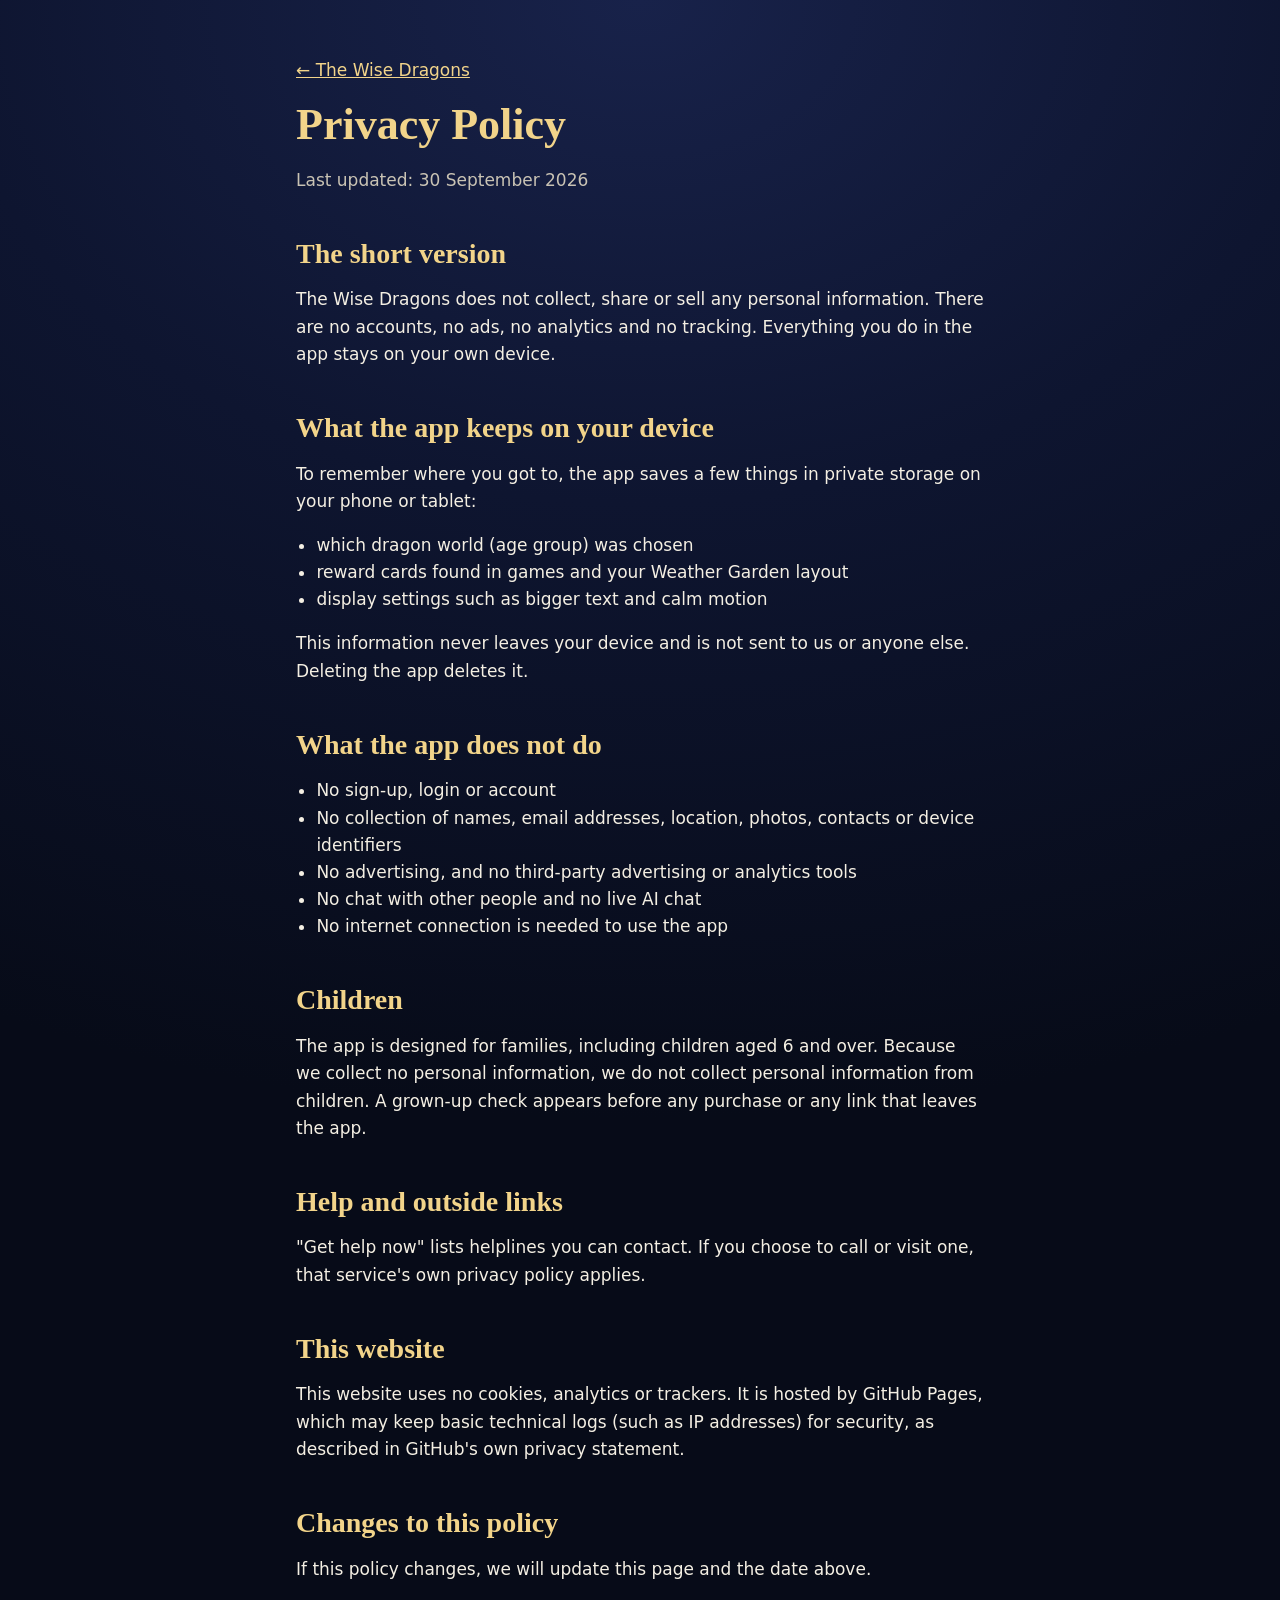
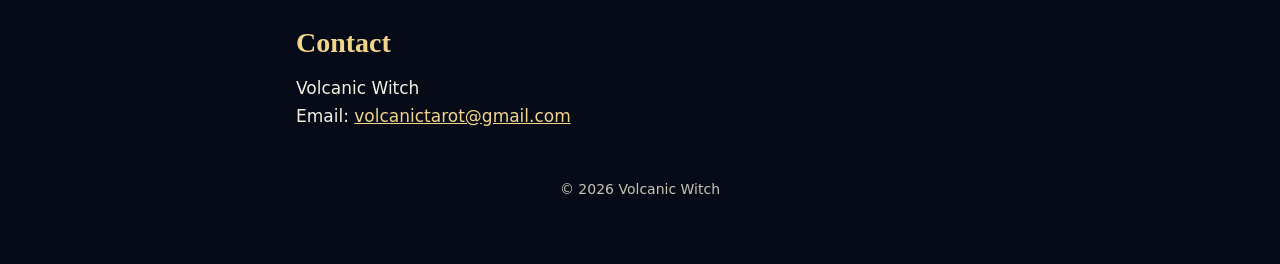
==== privacy.html @ 8b27b748 "Website: home, privacy policy, support Co-Authored-By: Claude Opus 5.5 <noreply@anthropic.com> Claud" ====
<!doctype html>
<html lang="en"><head><meta charset="utf-8"><meta name="viewport" content="width=device-width,initial-scale=1">
<title>Privacy Policy – The Wise Dragons</title><link rel="icon" href="icon.png"><link rel="stylesheet" href="style.css"></head>
<body><main>
<p><a href="index.html">← The Wise Dragons</a></p>
<h1>Privacy Policy</h1>
<p class="muted">Last updated: 30 September 2026</p>

<h2>The short version</h2>
<p>The Wise Dragons does not collect, share or sell any personal information. There are no accounts, no ads, no analytics and no tracking. Everything you do in the app stays on your own device.</p>

<h2>What the app keeps on your device</h2>
<p>To remember where you got to, the app saves a few things in private storage on your phone or tablet:</p>
<ul><li>which dragon world (age group) was chosen</li>
<li>reward cards found in games and your Weather Garden layout</li>
<li>display settings such as bigger text and calm motion</li></ul>
<p>This information never leaves your device and is not sent to us or anyone else. Deleting the app deletes it.</p>

<h2>What the app does not do</h2>
<ul><li>No sign-up, login or account</li>
<li>No collection of names, email addresses, location, photos, contacts or device identifiers</li>
<li>No advertising, and no third-party advertising or analytics tools</li>
<li>No chat with other people and no live AI chat</li>
<li>No internet connection is needed to use the app</li></ul>

<h2>Children</h2>
<p>The app is designed for families, including children aged 6 and over. Because we collect no personal information, we do not collect personal information from children. A grown-up check appears before any purchase or any link that leaves the app.</p>

<h2>Help and outside links</h2>
<p>"Get help now" lists helplines you can contact. If you choose to call or visit one, that service's own privacy policy applies.</p>

<h2>This website</h2>
<p>This website uses no cookies, analytics or trackers. It is hosted by GitHub Pages, which may keep basic technical logs (such as IP addresses) for security, as described in GitHub's own privacy statement.</p>

<h2>Changes to this policy</h2>
<p>If this policy changes, we will update this page and the date above.</p>

<h2>Contact</h2>
<p>Volcanic Witch<br>Email: <a href="mailto:volcanictarot@gmail.com">volcanictarot@gmail.com</a></p>
<footer>© 2026 Volcanic Witch</footer>
</main></body></html>
---- style.css ----
:root{--bg:#070B18;--navy:#0E1530;--glass:rgba(22,30,60,.62);--border:rgba(212,175,95,.38);--gold:#D4AF5F;--gold-bright:#F2D48A;--text:#F4EFE3;--text-2:#C9C3B4}
*{box-sizing:border-box}
html{background:var(--bg)}
body{margin:0;min-height:100vh;color:var(--text);font:17px/1.6 system-ui,-apple-system,"Segoe UI",Roboto,sans-serif;
 background:radial-gradient(120% 60% at 50% 0%,#18224a 0%,var(--navy) 45%,var(--bg) 100%) no-repeat,var(--bg)}
main{max-width:720px;margin:0 auto;padding:40px 16px 64px}
h1,h2{font-family:"Cormorant Garamond",Georgia,"Times New Roman",serif;font-weight:600;color:var(--gold-bright);line-height:1.1}
h1{font-size:44px;margin:.2em 0 .3em}
h2{font-size:28px;margin:1.6em 0 .4em}
a{color:var(--gold-bright)}
.label{font-family:Georgia,serif;letter-spacing:.2em;text-transform:uppercase;color:var(--gold);font-size:14px}
.muted{color:var(--text-2)}
.hero{text-align:center}
.hero img{width:120px;height:120px;border-radius:28px;border:1px solid var(--border);box-shadow:0 20px 60px rgba(0,0,0,.5)}
.panel{background:var(--glass);border:1px solid var(--border);border-radius:24px;padding:18px 22px;margin:20px 0}
nav{display:flex;gap:18px;justify-content:center;flex-wrap:wrap;margin:28px 0 0}
nav a{display:inline-block;padding:12px 20px;border:1px solid var(--border);border-radius:999px;text-decoration:none;min-height:48px}
ul{padding-left:1.2em}
footer{margin-top:48px;text-align:center;font-size:14px;color:var(--text-2)}
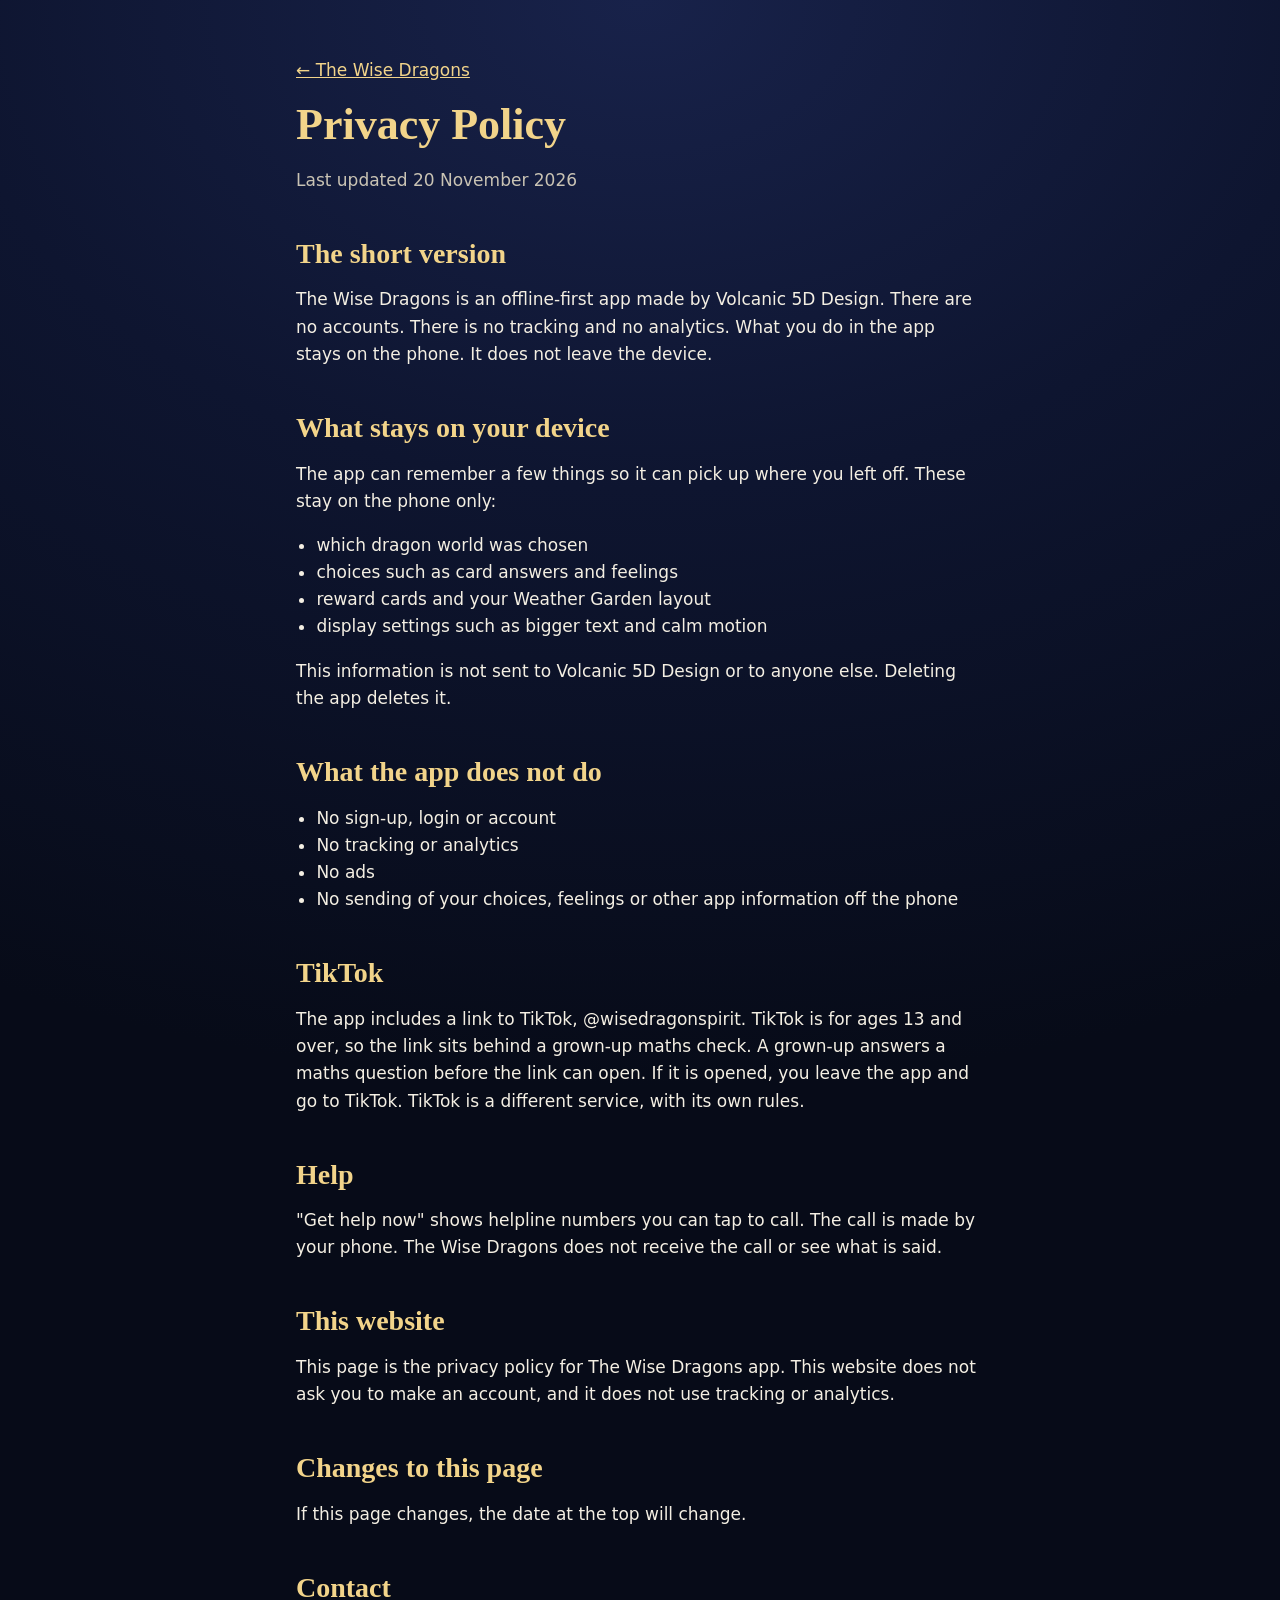
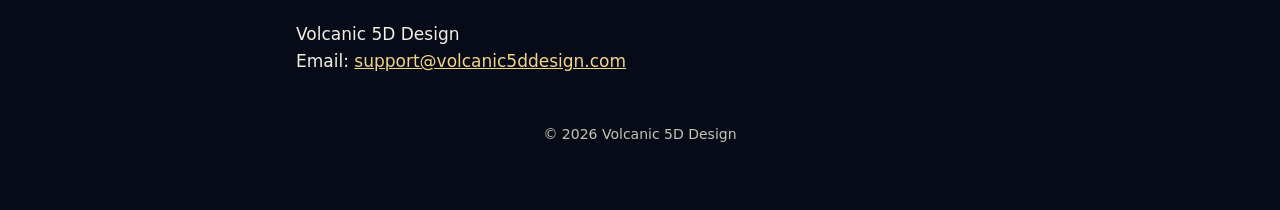
==== commit e803d54a: "Update privacy policy and support email Match the privacy page to the offline-first app and point ev" ====
--- a/privacy.html
+++ b/privacy.html
@@ -4,38 +4,38 @@
 <body><main>
 <p><a href="index.html">← The Wise Dragons</a></p>
 <h1>Privacy Policy</h1>
-<p class="muted">Last updated: 30 September 2026</p>
+<p class="muted">Last updated 20 November 2026</p>
 
 <h2>The short version</h2>
-<p>The Wise Dragons does not collect, share or sell any personal information. There are no accounts, no ads, no analytics and no tracking. Everything you do in the app stays on your own device.</p>
+<p>The Wise Dragons is an offline-first app made by Volcanic 5D Design. There are no accounts. There is no tracking and no analytics. What you do in the app stays on the phone. It does not leave the device.</p>
 
-<h2>What the app keeps on your device</h2>
-<p>To remember where you got to, the app saves a few things in private storage on your phone or tablet:</p>
-<ul><li>which dragon world (age group) was chosen</li>
-<li>reward cards found in games and your Weather Garden layout</li>
+<h2>What stays on your device</h2>
+<p>The app can remember a few things so it can pick up where you left off. These stay on the phone only:</p>
+<ul><li>which dragon world was chosen</li>
+<li>choices such as card answers and feelings</li>
+<li>reward cards and your Weather Garden layout</li>
 <li>display settings such as bigger text and calm motion</li></ul>
-<p>This information never leaves your device and is not sent to us or anyone else. Deleting the app deletes it.</p>
+<p>This information is not sent to Volcanic 5D Design or to anyone else. Deleting the app deletes it.</p>
 
 <h2>What the app does not do</h2>
 <ul><li>No sign-up, login or account</li>
-<li>No collection of names, email addresses, location, photos, contacts or device identifiers</li>
-<li>No advertising, and no third-party advertising or analytics tools</li>
-<li>No chat with other people and no live AI chat</li>
-<li>No internet connection is needed to use the app</li></ul>
+<li>No tracking or analytics</li>
+<li>No ads</li>
+<li>No sending of your choices, feelings or other app information off the phone</li></ul>
 
-<h2>Children</h2>
-<p>The app is designed for families, including children aged 6 and over. Because we collect no personal information, we do not collect personal information from children. A grown-up check appears before any purchase or any link that leaves the app.</p>
+<h2>TikTok</h2>
+<p>The app includes a link to TikTok, @wisedragonspirit. TikTok is for ages 13 and over, so the link sits behind a grown-up maths check. A grown-up answers a maths question before the link can open. If it is opened, you leave the app and go to TikTok. TikTok is a different service, with its own rules.</p>
 
-<h2>Help and outside links</h2>
-<p>"Get help now" lists helplines you can contact. If you choose to call or visit one, that service's own privacy policy applies.</p>
+<h2>Help</h2>
+<p>"Get help now" shows helpline numbers you can tap to call. The call is made by your phone. The Wise Dragons does not receive the call or see what is said.</p>
 
 <h2>This website</h2>
-<p>This website uses no cookies, analytics or trackers. It is hosted by GitHub Pages, which may keep basic technical logs (such as IP addresses) for security, as described in GitHub's own privacy statement.</p>
+<p>This page is the privacy policy for The Wise Dragons app. This website does not ask you to make an account, and it does not use tracking or analytics.</p>
 
-<h2>Changes to this policy</h2>
-<p>If this policy changes, we will update this page and the date above.</p>
+<h2>Changes to this page</h2>
+<p>If this page changes, the date at the top will change.</p>
 
 <h2>Contact</h2>
-<p>Volcanic Witch<br>Email: <a href="mailto:volcanictarot@gmail.com">volcanictarot@gmail.com</a></p>
-<footer>© 2026 Volcanic Witch</footer>
+<p>Volcanic 5D Design<br>Email: <a href="mailto:support@volcanic5ddesign.com">support@volcanic5ddesign.com</a></p>
+<footer>© 2026 Volcanic 5D Design</footer>
 </main></body></html>
